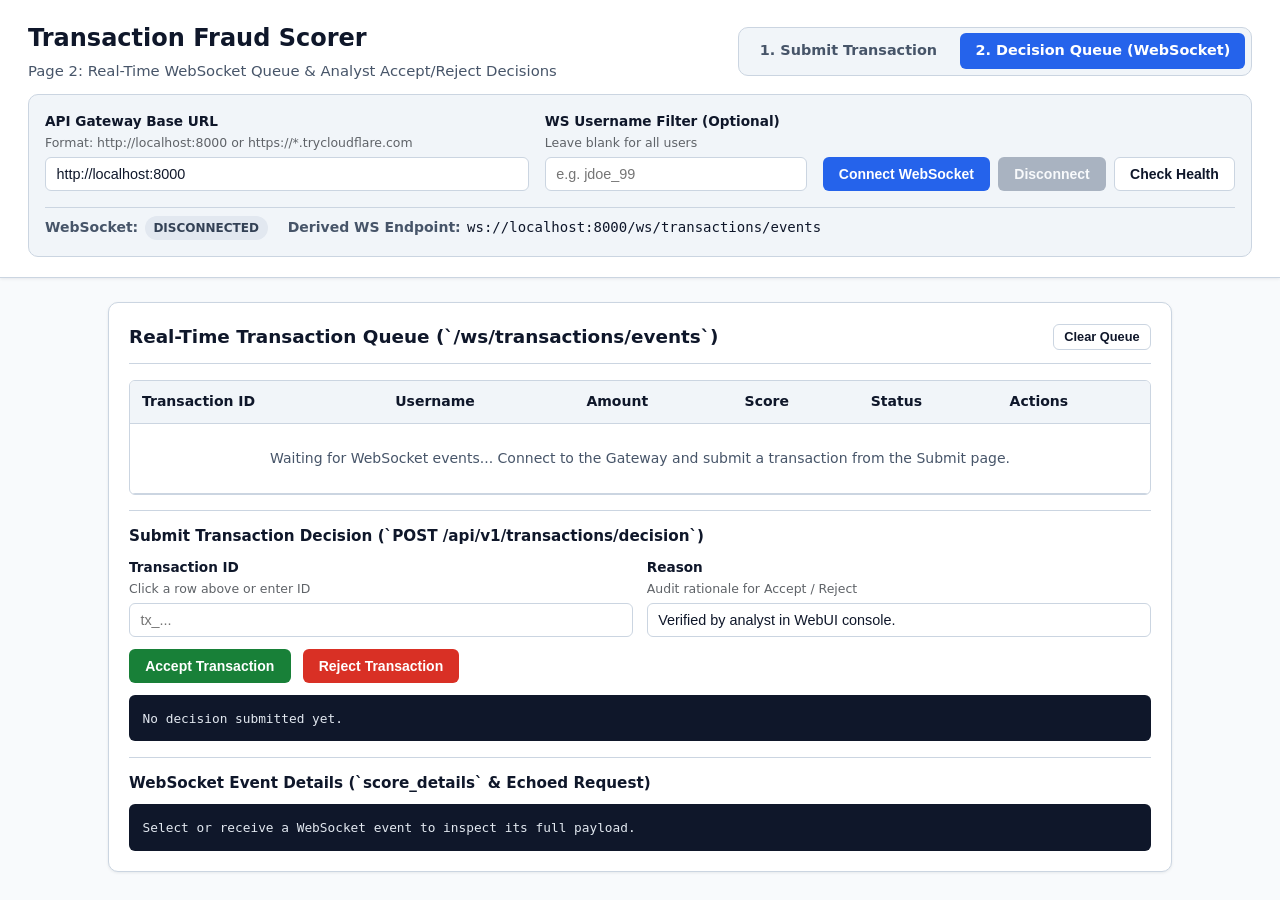
==== src/web_client/static/queue.html @ 610c88c8 "Updated Webclient with Stat/Stop script" ====
<!DOCTYPE html>
<html lang="en">
<head>
  <meta charset="UTF-8">
  <meta name="viewport" content="width=device-width, initial-scale=1.0">
  <title>Decision Queue — Transaction Fraud Scorer</title>
  <link rel="stylesheet" href="styles.css">
</head>
<body>
  <header class="app-header">
    <div class="header-top-bar">
      <div class="header-brand">
        <h1>Transaction Fraud Scorer</h1>
        <p class="subtitle">Page 2: Real-Time WebSocket Queue &amp; Analyst Accept/Reject Decisions</p>
      </div>

      <nav class="app-nav" aria-label="Primary Navigation">
        <a href="index.html" class="nav-link">1. Submit Transaction</a>
        <a href="queue.html" class="nav-link active" aria-current="page">2. Decision Queue (WebSocket)</a>
      </nav>
    </div>

    <section class="gateway-config-bar" aria-label="API Gateway Configuration">
      <div class="field config-url-field">
        <label for="gateway-url">API Gateway Base URL</label>
        <span id="gateway-url-hint" class="hint">Format: http://localhost:8000 or https://*.trycloudflare.com</span>
        <input
          type="url"
          id="gateway-url"
          name="gateway_url"
          required
          value="http://localhost:8000"
          placeholder="https://your-tunnel.trycloudflare.com"
          aria-describedby="gateway-url-hint"
          aria-errormessage="gateway-url-error"
        >
        <div id="gateway-url-error" class="error-msg">
          <span aria-hidden="true">❌</span> Please enter a valid http:// or https:// Gateway URL.
        </div>
      </div>

      <div class="field config-user-field">
        <label for="ws-username-filter">WS Username Filter (Optional)</label>
        <span id="ws-user-hint" class="hint">Leave blank for all users</span>
        <input
          type="text"
          id="ws-username-filter"
          name="ws_username_filter"
          placeholder="e.g. jdoe_99"
          aria-describedby="ws-user-hint"
        >
      </div>

      <div class="config-actions">
        <button type="button" id="btn-connect-ws" class="btn btn-primary">Connect WebSocket</button>
        <button type="button" id="btn-disconnect-ws" class="btn btn-secondary" disabled>Disconnect</button>
        <button type="button" id="btn-check-health" class="btn btn-outline">Check Health</button>
      </div>

      <div class="status-indicators">
        <div class="status-pill">
          <span class="status-label">WebSocket:</span>
          <span id="ws-status-badge" class="badge badge-neutral">Disconnected</span>
        </div>
        <div class="status-pill">
          <span class="status-label">Derived WS Endpoint:</span>
          <code id="derived-ws-url">ws://localhost:8000/ws/transactions/events</code>
        </div>
        <div id="health-status-text" class="health-status-text" aria-live="polite"></div>
      </div>
    </section>
  </header>

  <main class="single-page-container">
    <section class="panel stream-panel" aria-labelledby="ws-stream-heading">
      <div class="panel-header">
        <h2 id="ws-stream-heading">Real-Time Transaction Queue (`/ws/transactions/events`)</h2>
        <button type="button" id="btn-clear-events" class="btn btn-sm btn-outline">Clear Queue</button>
      </div>

      <div tabindex="0" role="region" aria-labelledby="ws-table-caption" class="table-wrapper">
        <table id="ws-events-table">
          <caption id="ws-table-caption" class="sr-only">Live transaction score events received over WebSocket</caption>
          <thead>
            <tr>
              <th>Transaction ID</th>
              <th>Username</th>
              <th>Amount</th>
              <th>Score</th>
              <th>Status</th>
              <th>Actions</th>
            </tr>
          </thead>
          <tbody id="ws-events-tbody">
            <tr id="ws-empty-row">
              <td colspan="6" class="empty-cell">
                Waiting for WebSocket events... Connect to the Gateway and submit a transaction from the Submit page.
              </td>
            </tr>
          </tbody>
        </table>
      </div>

      <!-- Analyst Decision Section (`POST /api/v1/transactions/decision`) -->
      <section class="decision-section" aria-labelledby="decision-heading">
        <h3 id="decision-heading">Submit Transaction Decision (`POST /api/v1/transactions/decision`)</h3>
        <form id="decision-form" class="decision-form">
          <div class="form-row">
            <div class="field">
              <label for="decision-tx-id">Transaction ID</label>
              <span id="decision-tx-hint" class="hint">Click a row above or enter ID</span>
              <input
                type="text"
                id="decision-tx-id"
                name="transaction_id"
                required
                placeholder="tx_..."
                aria-describedby="decision-tx-hint"
                aria-errormessage="decision-tx-error"
              >
              <div id="decision-tx-error" class="error-msg">
                <span aria-hidden="true">❌</span> Transaction ID is required.
              </div>
            </div>

            <div class="field">
              <label for="decision-reason">Reason</label>
              <span id="decision-reason-hint" class="hint">Audit rationale for Accept / Reject</span>
              <input
                type="text"
                id="decision-reason"
                name="reason"
                required
                value="Verified by analyst in WebUI console."
                aria-describedby="decision-reason-hint"
                aria-errormessage="decision-reason-error"
              >
              <div id="decision-reason-error" class="error-msg">
                <span aria-hidden="true">❌</span> Reason is required.
              </div>
            </div>
          </div>

          <div class="decision-buttons">
            <button type="button" id="btn-accept-tx" class="btn btn-success">Accept Transaction</button>
            <button type="button" id="btn-reject-tx" class="btn btn-danger">Reject Transaction</button>
          </div>
        </form>
        <pre id="decision-response-output" class="code-output">No decision submitted yet.</pre>
      </section>

      <!-- Selected Event Details Inspector -->
      <section class="inspector-section" aria-labelledby="inspector-heading">
        <h3 id="inspector-heading">WebSocket Event Details (`score_details` &amp; Echoed Request)</h3>
        <pre id="ws-event-inspector" class="code-output">Select or receive a WebSocket event to inspect its full payload.</pre>
      </section>
    </section>
  </main>

  <script src="app.js" defer></script>
</body>
</html>
---- src/web_client/static/styles.css ----
:root {
  --bg-page: #f8fafc;
  --bg-panel: #ffffff;
  --bg-code: #0f172a;
  --text-primary: #0f172a;
  --text-secondary: #475569;
  --text-muted: #5f6368;
  --border-color: #cbd5e1;
  --accent-primary: #2563eb;
  --accent-primary-hover: #1d4ed8;
  --color-success: #188038;
  --color-success-bg: #e6f4ea;
  --color-warning: #b06000;
  --color-warning-bg: #fef7e0;
  --color-danger: #d93025;
  --color-danger-bg: #fce8e6;
  --radius-sm: 6px;
  --radius-md: 10px;
  --shadow-sm: 0 1px 3px rgba(15, 23, 42, 0.08);
}

* {
  box-sizing: border-box;
}

body {
  margin: 0;
  font-family: system-ui, -apple-system, BlinkMacSystemFont, "Segoe UI", Roboto, sans-serif;
  background-color: var(--bg-page);
  color: var(--text-primary);
  line-height: 1.5;
}

.sr-only {
  position: absolute;
  width: 1px;
  height: 1px;
  padding: 0;
  margin: -1px;
  overflow: hidden;
  clip: rect(0, 0, 0, 0);
  border: 0;
}

.hidden {
  display: none !important;
}

/* Header & Gateway Config Bar */
.app-header {
  background: var(--bg-panel);
  border-bottom: 1px solid var(--border-color);
  padding: 1.25rem 1.75rem;
  box-shadow: var(--shadow-sm);
}

.header-top-bar {
  display: flex;
  justify-content: space-between;
  align-items: center;
  flex-wrap: wrap;
  gap: 1rem;
  margin-bottom: 0.75rem;
}

.header-brand h1 {
  margin: 0;
  font-size: 1.5rem;
  font-weight: 700;
}

.subtitle {
  margin: 0.25rem 0 0;
  color: var(--text-secondary);
  font-size: 0.925rem;
}

.app-nav {
  display: flex;
  gap: 0.5rem;
  background: #f1f5f9;
  padding: 0.35rem;
  border-radius: var(--radius-md);
  border: 1px solid var(--border-color);
}

.nav-link {
  text-decoration: none;
  color: var(--text-secondary);
  font-weight: 600;
  font-size: 0.9rem;
  padding: 0.45rem 0.95rem;
  border-radius: var(--radius-sm);
  transition: background-color 0.15s ease, color 0.15s ease;
}

.nav-link:hover {
  color: var(--text-primary);
  background: #e2e8f0;
}

.nav-link.active {
  background: var(--accent-primary);
  color: #ffffff;
}

.gateway-config-bar {
  display: flex;
  flex-wrap: wrap;
  gap: 1rem;
  align-items: flex-end;
  padding: 1rem;
  background: #f1f5f9;
  border-radius: var(--radius-md);
  border: 1px solid var(--border-color);
}

.config-url-field {
  flex: 2 1 320px;
}

.config-user-field {
  flex: 1 1 180px;
}

.config-actions {
  display: flex;
  gap: 0.5rem;
  flex-wrap: wrap;
}

.status-indicators {
  width: 100%;
  display: flex;
  flex-wrap: wrap;
  gap: 1.25rem;
  align-items: center;
  padding-top: 0.5rem;
  border-top: 1px solid var(--border-color);
  font-size: 0.875rem;
}

.status-pill {
  display: flex;
  align-items: center;
  gap: 0.4rem;
}

.status-label {
  font-weight: 600;
  color: var(--text-secondary);
}

.health-status-text {
  color: var(--text-secondary);
  font-weight: 500;
}

/* Main Layout Containers */
.main-grid {
  display: grid;
  grid-template-columns: repeat(auto-fit, minmax(460px, 1fr));
  gap: 1.5rem;
  padding: 1.5rem 1.75rem;
  max-width: 1680px;
  margin: 0 auto;
}

.single-page-container {
  max-width: 1120px;
  margin: 0 auto;
  padding: 1.5rem 1.75rem;
}

.panel {
  background: var(--bg-panel);
  border: 1px solid var(--border-color);
  border-radius: var(--radius-md);
  padding: 1.25rem;
  box-shadow: var(--shadow-sm);
  display: flex;
  flex-direction: column;
  gap: 1rem;
}

.panel-header {
  display: flex;
  justify-content: space-between;
  align-items: center;
  flex-wrap: wrap;
  gap: 0.75rem;
  border-bottom: 1px solid var(--border-color);
  padding-bottom: 0.75rem;
}

.panel-header h2 {
  margin: 0;
  font-size: 1.15rem;
}

.preset-buttons {
  display: flex;
  gap: 0.5rem;
}

/* Forms & Validation (:user-invalid / :user-valid) */
.fieldset-group {
  border: 1px solid var(--border-color);
  border-radius: var(--radius-sm);
  padding: 0.85rem 1rem 1rem;
  margin: 0 0 0.85rem;
}

.fieldset-group legend {
  font-weight: 600;
  font-size: 0.9rem;
  padding: 0 0.4rem;
  color: var(--text-primary);
}

.form-row {
  display: grid;
  grid-template-columns: repeat(auto-fit, minmax(150px, 1fr));
  gap: 0.85rem;
  margin-bottom: 0.75rem;
}

.form-row:last-child {
  margin-bottom: 0;
}

.field {
  display: flex;
  flex-direction: column;
}

.field label {
  font-weight: 600;
  font-size: 0.85rem;
  margin-bottom: 0.15rem;
}

.checkbox-field {
  justify-content: center;
  padding-top: 1.1rem;
}

.checkbox-field label {
  display: flex;
  align-items: center;
  gap: 0.45rem;
  cursor: pointer;
}

.hint {
  display: block;
  color: var(--text-muted);
  font-size: 0.78rem;
  margin-bottom: 0.25rem;
}

.error-msg {
  display: none;
  color: var(--color-danger);
  font-size: 0.8rem;
  margin-top: 0.25rem;
}

input[type="text"],
input[type="url"],
input[type="number"],
select {
  padding: 0.5rem 0.65rem;
  border: 1px solid var(--border-color);
  border-radius: var(--radius-sm);
  font-size: 0.9rem;
  background-color: #ffffff;
  color: var(--text-primary);
  transition: border-color 0.15s ease, background-color 0.15s ease;
}

input:focus,
select:focus {
  outline: 2px solid var(--accent-primary);
  outline-offset: 1px;
}

/* Post-interaction validation states per modern-web-guidance (validate-input-after-interaction) */
input:user-invalid,
input.user-invalid-fallback {
  border-color: var(--color-danger);
  background-color: var(--color-danger-bg);
}

input:user-invalid + .error-msg,
input.user-invalid-fallback + .error-msg {
  display: block;
}

input:user-valid,
input.user-valid-fallback {
  border-color: var(--color-success);
}

/* Buttons */
.btn {
  cursor: pointer;
  border-radius: var(--radius-sm);
  font-weight: 600;
  font-size: 0.875rem;
  padding: 0.5rem 0.95rem;
  border: 1px solid transparent;
  transition: background-color 0.15s ease, opacity 0.15s ease;
}

.btn:disabled {
  opacity: 0.5;
  cursor: not-allowed;
}

.btn-primary {
  background-color: var(--accent-primary);
  color: #ffffff;
}

.btn-primary:hover:not(:disabled) {
  background-color: var(--accent-primary-hover);
}

.btn-secondary {
  background-color: #64748b;
  color: #ffffff;
}

.btn-outline {
  background-color: #ffffff;
  border-color: var(--border-color);
  color: var(--text-primary);
}

.btn-outline:hover:not(:disabled) {
  background-color: #f1f5f9;
}

.btn-success {
  background-color: var(--color-success);
  color: #ffffff;
}

.btn-danger {
  background-color: var(--color-danger);
  color: #ffffff;
}

.btn-sm {
  padding: 0.3rem 0.65rem;
  font-size: 0.8rem;
}

.btn-lg {
  width: 100%;
  padding: 0.7rem 1.2rem;
  font-size: 0.95rem;
}

/* Badges */
.badge {
  display: inline-block;
  padding: 0.2rem 0.55rem;
  border-radius: 999px;
  font-size: 0.75rem;
  font-weight: 700;
  text-transform: uppercase;
}

.badge-neutral {
  background-color: #e2e8f0;
  color: #334155;
}

.badge-success {
  background-color: var(--color-success-bg);
  color: var(--color-success);
}

.badge-warning {
  background-color: var(--color-warning-bg);
  color: var(--color-warning);
}

.badge-danger {
  background-color: var(--color-danger-bg);
  color: var(--color-danger);
}

/* Responsive Sticky Table per modern-web-guidance (responsive-table) */
.table-wrapper {
  overflow: auto;
  max-inline-size: 100%;
  max-block-size: min(420px, 65vh);
  container-type: inline-size;
  border: 1px solid var(--border-color);
  border-radius: var(--radius-sm);
}

table {
  width: 100%;
  border-collapse: separate;
  border-spacing: 0;
  font-size: 0.875rem;
}

thead {
  position: sticky;
  inset-block-start: 0;
  z-index: 1;
  background: #f1f5f9;
}

th,
td {
  padding: 0.65rem 0.75rem;
  text-align: left;
  border-bottom: 1px solid var(--border-color);
}

tbody th {
  position: sticky;
  inset-inline-start: 0;
  background: #ffffff;
  font-family: monospace;
  font-weight: 600;
}

tbody tr:hover th,
tbody tr:hover td {
  background-color: #f8fafc;
}

.empty-cell {
  text-align: center;
  color: var(--text-secondary);
  padding: 1.5rem;
}

.row-actions {
  display: flex;
  gap: 0.35rem;
}

@container (width < 600px) {
  table,
  thead,
  tbody,
  tr,
  th,
  td {
    display: block;
  }

  thead {
    display: none;
  }

  tr {
    margin-block-end: 1rem;
    border: 1px solid var(--border-color);
  }

  tbody th {
    position: sticky;
    inset-block-start: 0;
    z-index: 2;
    background: #f1f5f9;
  }

  table {
    --label-2: "Username";
    --label-3: "Amount";
    --label-4: "Score";
    --label-5: "Status";
    --label-6: "Actions";
  }

  td:nth-child(2)::before {
    content: var(--label-2) ": ";
    font-weight: 600;
  }
  td:nth-child(3)::before {
    content: var(--label-3) ": ";
    font-weight: 600;
  }
  td:nth-child(4)::before {
    content: var(--label-4) ": ";
    font-weight: 600;
  }
  td:nth-child(5)::before {
    content: var(--label-5) ": ";
    font-weight: 600;
  }
  td:nth-child(6)::before {
    content: var(--label-6) ": ";
    font-weight: 600;
  }
}

/* Decision & Inspector Sections */
.decision-section,
.inspector-section,
.rest-response-box {
  border-top: 1px solid var(--border-color);
  padding-top: 0.85rem;
}

.decision-section h3,
.inspector-section h3,
.rest-response-box h3 {
  margin: 0 0 0.6rem;
  font-size: 0.95rem;
}

.decision-buttons {
  display: flex;
  gap: 0.75rem;
  margin-bottom: 0.75rem;
}

.code-output {
  background: var(--bg-code);
  color: #e2e8f0;
  padding: 0.85rem;
  border-radius: var(--radius-sm);
  font-family: ui-monospace, SFMono-Regular, Menlo, Monaco, Consolas, monospace;
  font-size: 0.8rem;
  overflow-x: auto;
  max-height: 240px;
  margin: 0;
}
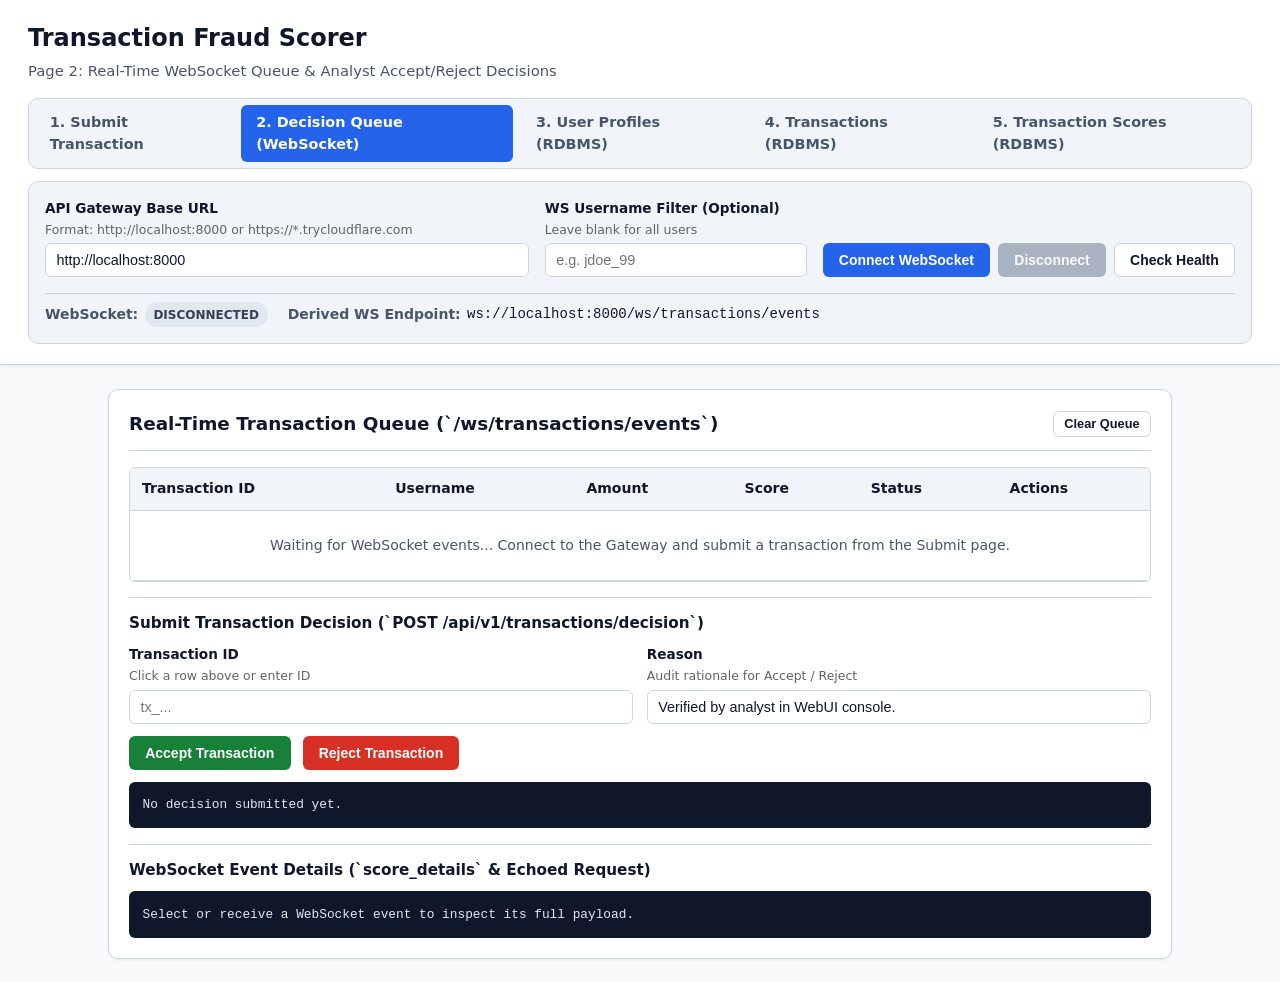
==== commit 51c604dc: "Webclient for DB and Seed" ====
--- a/src/web_client/static/queue.html
+++ b/src/web_client/static/queue.html
@@ -17,6 +17,9 @@
       <nav class="app-nav" aria-label="Primary Navigation">
         <a href="index.html" class="nav-link">1. Submit Transaction</a>
         <a href="queue.html" class="nav-link active" aria-current="page">2. Decision Queue (WebSocket)</a>
+        <a href="users.html" class="nav-link">3. User Profiles (RDBMS)</a>
+        <a href="transactions.html" class="nav-link">4. Transactions (RDBMS)</a>
+        <a href="scores.html" class="nav-link">5. Transaction Scores (RDBMS)</a>
       </nav>
     </div>
 
--- a/src/web_client/static/styles.css
+++ b/src/web_client/static/styles.css
@@ -181,6 +181,41 @@
   display: flex;
   flex-direction: column;
   gap: 1rem;
+  /* Containment boundary per modern-web-guidance (interactions-in-complex-layouts) */
+  content-visibility: auto;
+  contain-intrinsic-size: auto 300px auto 500px;
+}
+
+@supports not (content-visibility: auto) {
+  .panel {
+    contain: layout style paint;
+  }
+}
+
+.pagination-bar {
+  display: flex;
+  align-items: center;
+  flex-wrap: wrap;
+  gap: 0.85rem;
+}
+
+.pagination-size {
+  display: flex;
+  align-items: center;
+  gap: 0.4rem;
+  font-size: 0.85rem;
+  color: var(--text-secondary);
+}
+
+.pagination-info {
+  font-size: 0.85rem;
+  font-weight: 600;
+  color: var(--text-secondary);
+}
+
+.pagination-controls {
+  display: flex;
+  gap: 0.4rem;
 }
 
 .panel-header {
@@ -482,6 +517,36 @@
     --label-6: "Actions";
   }
 
+  table.rdbms-users-table {
+    --label-2: "Created Date";
+    --label-3: "Address";
+    --label-4: "City";
+    --label-5: "State";
+    --label-6: "Country";
+    --label-7: "Postal Code";
+    --label-8: "Actions";
+  }
+
+  table.rdbms-transactions-table {
+    --label-2: "Username";
+    --label-3: "Type";
+    --label-4: "Amount";
+    --label-5: "Merchant";
+    --label-6: "Location";
+    --label-7: "Status";
+    --label-8: "Actions";
+  }
+
+  table.rdbms-scores-table {
+    --label-2: "Assessment ID";
+    --label-3: "Score";
+    --label-4: "Approval Status";
+    --label-5: "Decision Accepted";
+    --label-6: "Decision Reason";
+    --label-7: "Evaluated At";
+    --label-8: "Actions";
+  }
+
   td:nth-child(2)::before {
     content: var(--label-2) ": ";
     font-weight: 600;
@@ -500,6 +565,14 @@
   }
   td:nth-child(6)::before {
     content: var(--label-6) ": ";
+    font-weight: 600;
+  }
+  td:nth-child(7)::before {
+    content: var(--label-7) ": ";
+    font-weight: 600;
+  }
+  td:nth-child(8)::before {
+    content: var(--label-8) ": ";
     font-weight: 600;
   }
 }
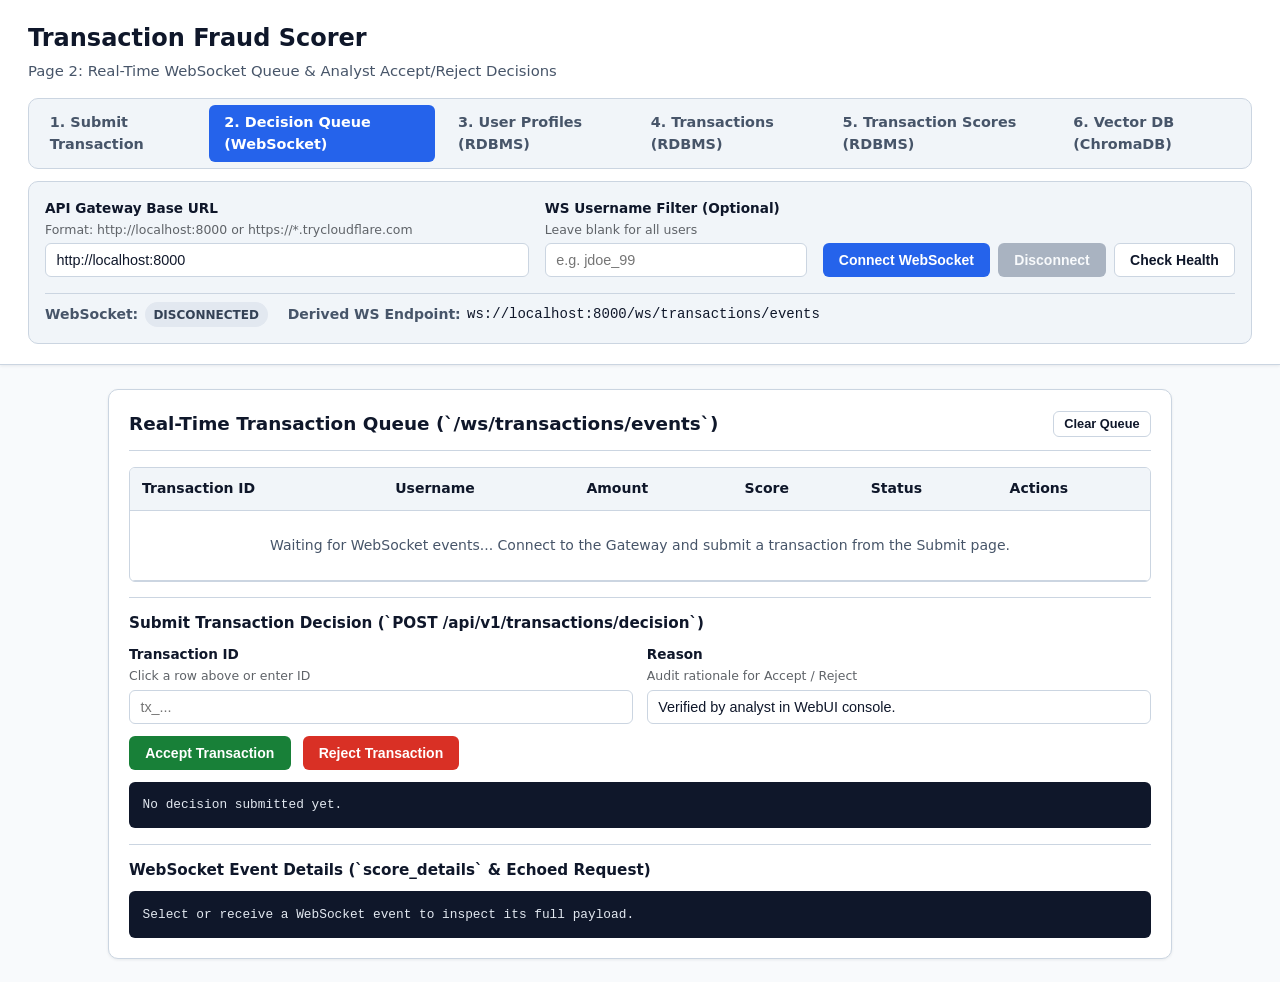
==== commit 9924e15d: "adding chromadb to api gateway and webclient" ====
--- a/src/web_client/static/queue.html
+++ b/src/web_client/static/queue.html
@@ -20,6 +20,7 @@
         <a href="users.html" class="nav-link">3. User Profiles (RDBMS)</a>
         <a href="transactions.html" class="nav-link">4. Transactions (RDBMS)</a>
         <a href="scores.html" class="nav-link">5. Transaction Scores (RDBMS)</a>
+        <a href="vectordb.html" class="nav-link">6. Vector DB (ChromaDB)</a>
       </nav>
     </div>
 
--- a/src/web_client/static/styles.css
+++ b/src/web_client/static/styles.css
@@ -609,3 +609,215 @@
   max-height: 240px;
   margin: 0;
 }
+
+
+/* PRD-012: Manual Test Transaction Loaders & Test Details (index.html) */
+.test-dataset-actions {
+  display: flex;
+  flex-wrap: wrap;
+  gap: 0.5rem;
+  padding: 0.75rem;
+  background: #f1f5f9;
+  border: 1px dashed var(--border-color);
+  border-radius: var(--radius-sm);
+}
+
+.test-details-card {
+  border: 1px solid var(--border-color);
+  border-radius: var(--radius-sm);
+  padding: 0.85rem 1rem;
+  background: #fbfdff;
+}
+
+.test-details-header {
+  display: flex;
+  justify-content: space-between;
+  align-items: center;
+  gap: 0.75rem;
+  margin-bottom: 0.6rem;
+}
+
+.test-details-header h3 {
+  margin: 0;
+  font-size: 0.95rem;
+}
+
+.test-details-grid {
+  display: grid;
+  grid-template-columns: repeat(auto-fit, minmax(180px, 1fr));
+  gap: 0.6rem 1rem;
+  margin: 0 0 0.6rem;
+}
+
+.test-detail-item dt {
+  font-size: 0.75rem;
+  font-weight: 600;
+  color: var(--text-muted);
+  text-transform: uppercase;
+  letter-spacing: 0.02em;
+}
+
+.test-detail-item dd {
+  margin: 0.1rem 0 0;
+  font-family: ui-monospace, SFMono-Regular, Menlo, Monaco, Consolas, monospace;
+  font-size: 0.85rem;
+  overflow-wrap: anywhere;
+}
+
+.test-detail-description {
+  margin: 0 0 0.6rem;
+  font-size: 0.875rem;
+  color: var(--text-secondary);
+}
+
+.test-detail-json-details summary {
+  cursor: pointer;
+  font-size: 0.85rem;
+  font-weight: 600;
+  margin-bottom: 0.4rem;
+}
+
+/* Vector DB (ChromaDB) Page Styles */
+.vector-stats-grid {
+  display: grid;
+  grid-template-columns: repeat(auto-fit, minmax(200px, 1fr));
+  gap: 1rem;
+  margin-top: 0.5rem;
+}
+
+.vector-stat-card {
+  padding: 0.9rem 1rem;
+  background-color: var(--bg-surface-muted);
+  border: 1px solid var(--border-color);
+  border-radius: var(--radius-sm);
+  display: flex;
+  flex-direction: column;
+  gap: 0.3rem;
+}
+
+.vector-stat-label {
+  font-size: 0.75rem;
+  font-weight: 600;
+  text-transform: uppercase;
+  letter-spacing: 0.03em;
+  color: var(--text-muted);
+}
+
+.vector-stat-value {
+  font-size: 1.15rem;
+  font-weight: 700;
+  color: var(--text-primary);
+  font-family: ui-monospace, SFMono-Regular, Menlo, Monaco, Consolas, monospace;
+}
+
+.vector-workspace-grid {
+  display: grid;
+  grid-template-columns: 1.25fr 1fr;
+  gap: 1.25rem;
+  align-items: start;
+}
+
+@media (max-width: 1024px) {
+  .vector-workspace-grid {
+    grid-template-columns: 1fr;
+  }
+}
+
+.radio-group-fieldset {
+  border: 1px solid var(--border-color);
+  border-radius: var(--radius-sm);
+  padding: 0.5rem 0.75rem 0.65rem;
+  margin: 0;
+  background-color: var(--bg-surface);
+}
+
+.radio-group-fieldset legend {
+  font-size: 0.875rem;
+  font-weight: 600;
+  padding: 0 0.3rem;
+  color: var(--text-primary);
+}
+
+.radio-options-row {
+  display: flex;
+  flex-wrap: wrap;
+  gap: 0.75rem;
+  margin-top: 0.35rem;
+}
+
+.radio-option-label {
+  display: inline-flex;
+  align-items: center;
+  gap: 0.4rem;
+  font-size: 0.875rem;
+  font-weight: 500;
+  cursor: pointer;
+  padding: 0.25rem 0.5rem;
+  border-radius: var(--radius-sm);
+  border: 1px solid var(--border-color);
+  background-color: var(--bg-surface-muted);
+}
+
+.radio-option-label input[type="radio"] {
+  margin: 0;
+  cursor: pointer;
+}
+
+.vector-results-list {
+  display: flex;
+  flex-direction: column;
+  gap: 0.9rem;
+  margin-top: 0.5rem;
+}
+
+.vector-result-card {
+  border: 1px solid var(--border-color);
+  border-radius: var(--radius-sm);
+  padding: 1rem;
+  background-color: var(--bg-surface-muted);
+  display: flex;
+  flex-direction: column;
+  gap: 0.55rem;
+}
+
+.vector-result-header {
+  display: flex;
+  justify-content: space-between;
+  align-items: flex-start;
+  flex-wrap: wrap;
+  gap: 0.5rem;
+}
+
+.vector-result-badges {
+  display: flex;
+  flex-wrap: wrap;
+  gap: 0.4rem;
+  align-items: center;
+}
+
+.vector-result-title {
+  margin: 0;
+  font-size: 1rem;
+  font-weight: 600;
+  color: var(--text-primary);
+}
+
+.vector-result-text {
+  margin: 0;
+  font-size: 0.875rem;
+  line-height: 1.55;
+  color: var(--text-secondary);
+  white-space: pre-wrap;
+  background-color: var(--bg-surface);
+  padding: 0.75rem;
+  border-radius: var(--radius-sm);
+  border: 1px solid var(--border-color);
+}
+
+.vector-result-meta summary {
+  cursor: pointer;
+  font-size: 0.8rem;
+  font-weight: 600;
+  color: var(--text-muted);
+}
+
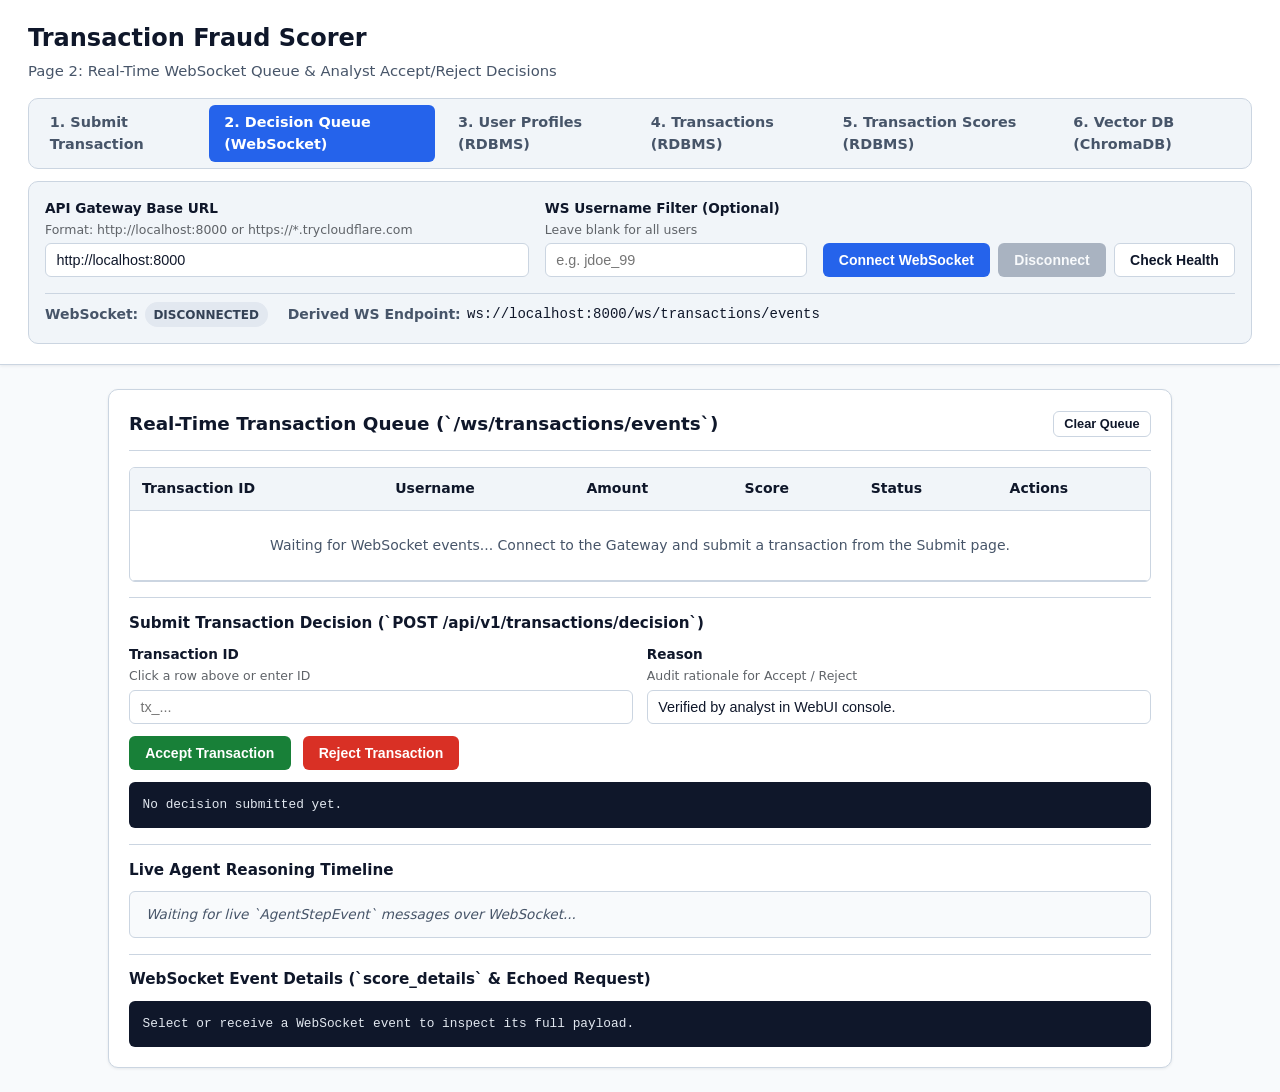
==== commit 26bbe895: "added langsmith" ====
--- a/src/web_client/static/queue.html
+++ b/src/web_client/static/queue.html
@@ -153,6 +153,29 @@
         <pre id="decision-response-output" class="code-output">No decision submitted yet.</pre>
       </section>
 
+      <!-- Live Agent Reasoning Timeline (PRD-018) -->
+      <section class="inspector-section" aria-labelledby="live-reasoning-heading">
+        <div class="reasoning-card-header">
+          <h3 id="live-reasoning-heading">Live Agent Reasoning Timeline</h3>
+          <a
+            id="langsmith-trace-link"
+            href="https://smith.langchain.com"
+            target="_blank"
+            rel="noopener noreferrer"
+            class="badge badge-trace-link hidden"
+          >
+            <span aria-hidden="true">🔍</span> View Trace in LangSmith
+          </a>
+        </div>
+        <div id="live-agent-reasoning-card" class="live-agent-reasoning-card" aria-live="polite">
+          <ol id="live-agent-timeline-list" class="agent-timeline-list" role="list">
+            <li class="agent-timeline-empty">
+              Waiting for live `AgentStepEvent` messages over WebSocket...
+            </li>
+          </ol>
+        </div>
+      </section>
+
       <!-- Selected Event Details Inspector -->
       <section class="inspector-section" aria-labelledby="inspector-heading">
         <h3 id="inspector-heading">WebSocket Event Details (`score_details` &amp; Echoed Request)</h3>
--- a/src/web_client/static/styles.css
+++ b/src/web_client/static/styles.css
@@ -821,3 +821,84 @@
   color: var(--text-muted);
 }
 
+/* PRD-018: Live Agent Reasoning Timeline & LangSmith Trace Badge */
+.reasoning-card-header {
+  display: flex;
+  justify-content: space-between;
+  align-items: center;
+  flex-wrap: wrap;
+  gap: 0.5rem;
+  margin-bottom: 0.6rem;
+}
+
+.reasoning-card-header h3 {
+  margin: 0;
+}
+
+.badge-trace-link {
+  background-color: #eef2ff;
+  color: #1e40af;
+  border: 1px solid #bfdbfe;
+  text-decoration: none;
+  text-transform: none;
+  font-size: 0.8rem;
+  padding: 0.25rem 0.65rem;
+  transition: background-color 0.15s ease;
+}
+
+.badge-trace-link:hover {
+  background-color: #dbeafe;
+}
+
+.live-agent-reasoning-card {
+  border: 1px solid var(--border-color);
+  border-radius: var(--radius-sm);
+  background: #f8fafc;
+  padding: 0.75rem 1rem;
+}
+
+.agent-timeline-list {
+  list-style: none;
+  margin: 0;
+  padding: 0;
+  display: flex;
+  flex-direction: column;
+  gap: 0.45rem;
+}
+
+.agent-timeline-empty {
+  color: var(--text-secondary);
+  font-size: 0.85rem;
+  font-style: italic;
+}
+
+.agent-timeline-item {
+  display: flex;
+  align-items: baseline;
+  flex-wrap: wrap;
+  gap: 0.5rem;
+  font-size: 0.85rem;
+  padding: 0.35rem 0.5rem;
+  background: #ffffff;
+  border: 1px solid var(--border-color);
+  border-radius: var(--radius-sm);
+}
+
+.agent-timeline-node {
+  font-family: ui-monospace, SFMono-Regular, Menlo, Monaco, Consolas, monospace;
+  font-weight: 700;
+  color: var(--text-primary);
+}
+
+.agent-timeline-msg {
+  color: var(--text-secondary);
+  flex: 1 1 auto;
+}
+
+.agent-timeline-meta {
+  font-family: ui-monospace, SFMono-Regular, Menlo, Monaco, Consolas, monospace;
+  font-size: 0.75rem;
+  color: var(--text-muted);
+}
+
+
